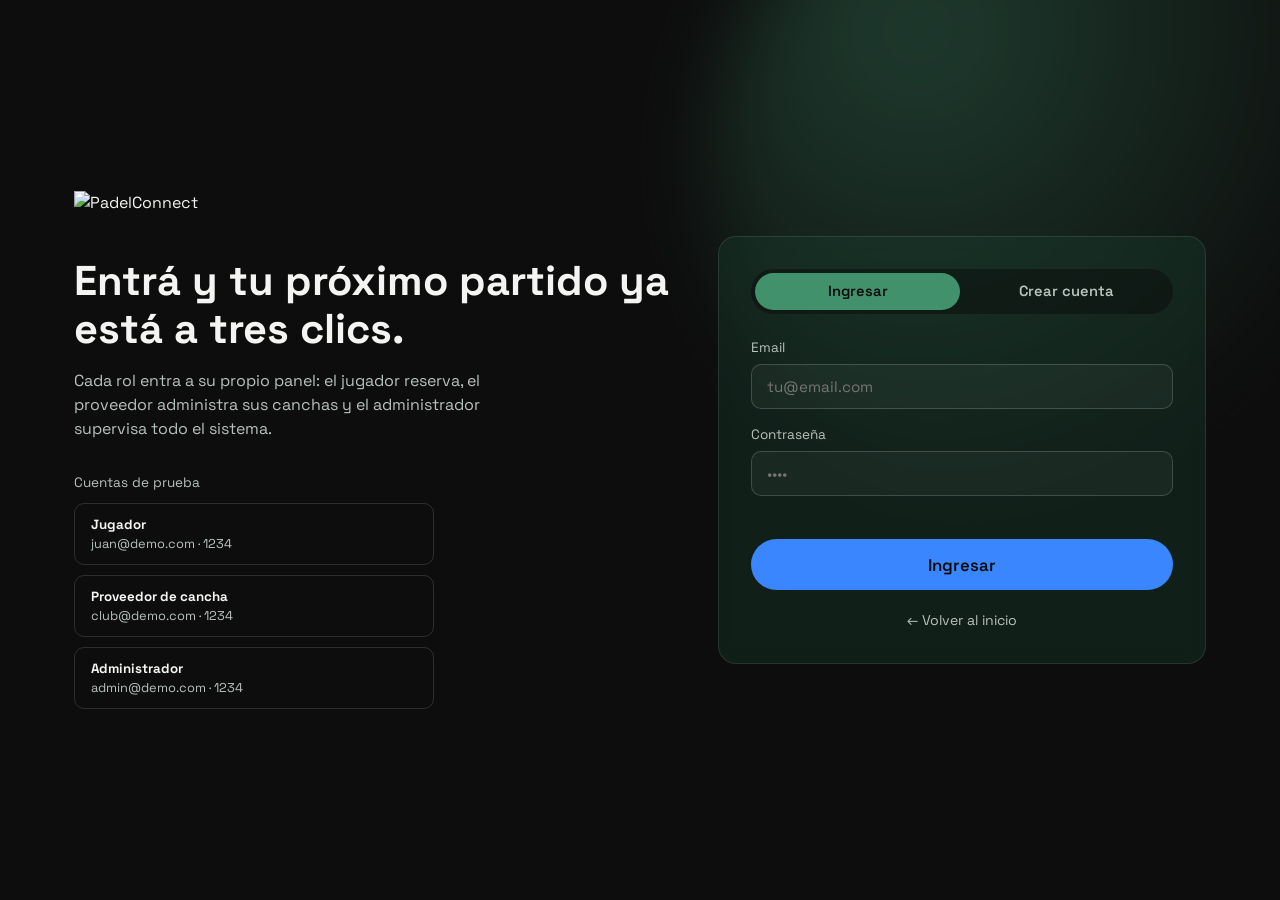
==== app.html @ 04615998 "Add files via upload Agregue los archivos para que funcione la app web" ====
<!DOCTYPE html>
<html lang="es">
<head>
  <meta charset="UTF-8" />
  <meta name="viewport" content="width=device-width, initial-scale=1.0" />
  <title>PadelConnect — Panel</title>
  <link rel="icon" href="assets/favicon.png" />

  <link rel="preconnect" href="https://fonts.googleapis.com">
  <link rel="preconnect" href="https://fonts.gstatic.com" crossorigin>
  <link href="https://fonts.googleapis.com/css2?family=Space+Grotesk:wght@400;500;600;700&display=swap" rel="stylesheet">

  <link rel="stylesheet" href="style.css" />
  <link rel="stylesheet" href="app.css" />
</head>
<body class="body--app">

  <!-- ============================================================
       BARRA SUPERIOR
       Es igual para los 3 roles; lo que cambia es el menú lateral.
       ============================================================ -->
  <header class="topbar">
    <button class="topbar__burger" id="btnMenu" aria-label="Abrir menú">
      <span></span><span></span><span></span>
    </button>

    <a href="index.html" class="navbar__logo">
      <img src="assets/logo.png" alt="PadelConnect" />
    </a>

    <div class="topbar__derecha">
      <!-- Campanita: el número sale de las notificaciones sin leer -->
      <button class="campana" id="btnCampana" aria-label="Ver notificaciones">
        🔔<span class="campana__badge is-oculto" id="badgeNotis">0</span>
      </button>

      <div class="usuario">
        <span class="usuario__nombre" id="usuarioNombre">—</span>
        <span class="usuario__rol" id="usuarioRol">—</span>
      </div>

      <button class="btn btn--ghost" id="btnSalir">Salir</button>
    </div>
  </header>

  <div class="layout">
    <!-- ============================================================
         MENÚ LATERAL
         Lo genera app.js según el rol del usuario logueado.
         ============================================================ -->
    <nav class="sidebar" id="sidebar"></nav>

    <!-- ============================================================
         VISTA ACTIVA
         Acá se dibuja la sección elegida (buscar, reservas, torneos...).
         ============================================================ -->
    <main class="vista" id="vista"></main>
  </div>

  <!-- ============================================================
       MODAL REUTILIZABLE
       Se usa para reservar, crear torneo, cargar cancha, etc.
       ============================================================ -->
  <div class="modal is-oculto" id="modal">
    <div class="modal__fondo" data-cerrar-modal></div>
    <div class="modal__caja" role="dialog" aria-modal="true">
      <button class="modal__cerrar" data-cerrar-modal aria-label="Cerrar">✕</button>
      <div id="modalContenido"></div>
    </div>
  </div>

  <!-- Avisos cortos que aparecen abajo a la derecha tras cada acción -->
  <div class="toasts" id="toasts"></div>

  <script src="data.js"></script>
  <script src="app.js"></script>
</body>
</html>
---- style.css ----
/* ==========================================================================
   TOKENS DE DISEÑO
   Centralizamos colores, tipografía y espaciados acá para que cambiar la
   estética más adelante sea tocar este bloque y no todo el archivo.
   ========================================================================== */
:root {
  /* Paleta */
  --verde-oscuro: #1B4332;   /* color principal, fondo de secciones oscuras */
  --verde-medio: #40916C;    /* acentos, hover, íconos */
  --negro: #0D0D0D;          /* fondo del hero / texto principal */
  --azul: #3A86FF;           /* acento secundario, CTAs interactivos */
  --hueso: #F4F4F2;          /* texto sobre fondo oscuro */
  --gris-texto: #B8C2BC;     /* texto secundario sobre fondo oscuro */

  /* Tipografía */
  --font-principal: 'Space Grotesk', sans-serif;

  /* Layout */
  --max-width: 1180px;
  --radius: 14px;
}

/* ==========================================================================
   RESET BÁSICO
   ========================================================================== */
* {
  margin: 0;
  padding: 0;
  box-sizing: border-box;
}

html {
  scroll-behavior: smooth;
}

body {
  font-family: var(--font-principal);
  background-color: var(--negro);
  color: var(--hueso);
  line-height: 1.5;
}

/* Respeta la preferencia de "reducir movimiento" del sistema operativo */
@media (prefers-reduced-motion: reduce) {
  * {
    animation-duration: 0.01ms !important;
    transition-duration: 0.01ms !important;
    scroll-behavior: auto !important;
  }
}

a {
  color: inherit;
  text-decoration: none;
}

img {
  max-width: 100%;
  display: block;
}

/* ==========================================================================
   BOTONES
   ========================================================================== */
.btn {
  display: inline-block;
  padding: 0.7rem 1.4rem;
  border-radius: 999px;
  font-weight: 600;
  font-size: 0.95rem;
  transition: transform 0.2s ease, background-color 0.2s ease, box-shadow 0.2s ease;
}

.btn--primary {
  background-color: var(--azul);
  color: var(--negro);
}

.btn--primary:hover {
  transform: translateY(-2px);
  box-shadow: 0 8px 24px rgba(58, 134, 255, 0.35);
}

.btn--ghost {
  border: 1px solid rgba(244, 244, 242, 0.25);
  color: var(--hueso);
}

.btn--ghost:hover {
  border-color: var(--verde-medio);
  background-color: rgba(64, 145, 108, 0.12);
}

.btn--lg {
  padding: 0.9rem 1.8rem;
  font-size: 1.05rem;
}

/* ==========================================================================
   NAVBAR
   ========================================================================== */
.navbar {
  position: fixed;
  top: 0;
  left: 0;
  right: 0;
  z-index: 100;
  background-color: rgba(13, 13, 13, 0.75);
  backdrop-filter: blur(10px);
  border-bottom: 1px solid rgba(244, 244, 242, 0.08);
}

.navbar__inner {
  max-width: var(--max-width);
  margin: 0 auto;
  display: flex;
  align-items: center;
  justify-content: space-between;
  padding: 1rem 1.5rem;
}

.navbar__logo {
  display: flex;
  align-items: center;
}

.navbar__logo img {
  height: 42px;
  width: auto;
  display: block;
}

.navbar__links {
  display: flex;
  gap: 2rem;
}

.navbar__links a {
  font-size: 0.95rem;
  color: var(--gris-texto);
  transition: color 0.2s ease;
}

.navbar__links a:hover {
  color: var(--hueso);
}

.navbar__actions {
  display: flex;
  align-items: center;
  gap: 0.75rem;
}

/* Botón hamburguesa: oculto en escritorio, visible en mobile */
.navbar__burger {
  display: none;
  flex-direction: column;
  gap: 5px;
  background: none;
  border: none;
  cursor: pointer;
}

.navbar__burger span {
  width: 24px;
  height: 2px;
  background-color: var(--hueso);
}

/* ==========================================================================
   HERO
   ========================================================================== */
.hero {
  position: relative;
  min-height: 100vh;
  display: flex;
  align-items: center;
  overflow: hidden;
  padding: 8rem 1.5rem 4rem;
}

/* Blob de fondo: única animación "grande" de la página (moción no disparada
   por el usuario), el resto de los efectos responden a hover/scroll */
.hero__blob {
  position: absolute;
  top: -20%;
  right: -10%;
  width: 700px;
  height: 700px;
  border-radius: 50%;
  background: radial-gradient(circle at 30% 30%, var(--verde-medio), transparent 70%);
  opacity: 0.35;
  filter: blur(40px);
  animation: flotar 12s ease-in-out infinite;
}

@keyframes flotar {
  0%, 100% { transform: translate(0, 0) scale(1); }
  50% { transform: translate(-40px, 30px) scale(1.05); }
}

.hero__content {
  position: relative;
  z-index: 2;
  max-width: 720px;
  margin: 0 auto;
  text-align: center;
}

.hero__eyebrow {
  color: var(--verde-medio);
  font-weight: 600;
  margin-bottom: 1rem;
}

.hero__title {
  font-size: clamp(2.2rem, 5vw, 3.4rem);
  font-weight: 700;
  line-height: 1.15;
  margin-bottom: 1.25rem;
}

.hero__subtitle {
  font-size: 1.1rem;
  color: var(--gris-texto);
  max-width: 560px;
  margin: 0 auto 2rem;
}

.hero__cta {
  display: flex;
  gap: 1rem;
  justify-content: center;
  flex-wrap: wrap;
  margin-bottom: 3.5rem;
}

.hero__stats {
  display: flex;
  justify-content: center;
  gap: 3rem;
  flex-wrap: wrap;
}

.stat {
  display: flex;
  flex-direction: column;
}

.stat__number {
  font-size: 2rem;
  font-weight: 700;
  color: var(--verde-medio);
}

.stat__label {
  font-size: 0.85rem;
  color: var(--gris-texto);
}

/* ==========================================================================
   SECCIONES GENÉRICAS
   ========================================================================== */
.section {
  max-width: var(--max-width);
  margin: 0 auto;
  padding: 6rem 1.5rem;
}

.section--dark {
  max-width: none;
  background-color: var(--verde-oscuro);
}

.section--dark .section__header,
.section--dark .roles {
  max-width: var(--max-width);
  margin: 0 auto;
}

.section__header {
  text-align: center;
  max-width: 560px;
  margin: 0 auto 3rem;
}

.section__header h2 {
  font-size: clamp(1.7rem, 3vw, 2.3rem);
  font-weight: 700;
  margin-bottom: 0.75rem;
}

.section__header p {
  color: var(--gris-texto);
}

.eyebrow {
  color: var(--verde-medio);
  font-weight: 600;
  font-size: 0.9rem;
  margin-bottom: 0.6rem;
}

.eyebrow--light { color: #9CC2FF; }

/* ==========================================================================
   FUNCIONALIDADES (feature cards)
   ========================================================================== */
.features {
  display: grid;
  grid-template-columns: repeat(3, 1fr);
  gap: 1.5rem;
}

.feature {
  padding: 1.75rem;
  border: 1px solid rgba(244, 244, 242, 0.1);
  border-radius: var(--radius);
  transition: border-color 0.25s ease, transform 0.25s ease;
}

.feature:hover {
  border-color: var(--verde-medio);
  transform: translateY(-4px);
}

.feature__icon {
  font-size: 1.6rem;
  margin-bottom: 0.75rem;
}

.feature h3 {
  font-size: 1.05rem;
  margin-bottom: 0.4rem;
}

.feature p {
  color: var(--gris-texto);
  font-size: 0.92rem;
}

/* ==========================================================================
   ROLES
   ========================================================================== */
.roles {
  display: grid;
  grid-template-columns: repeat(3, 1fr);
  gap: 1.5rem;
}

.roles--dos {
  grid-template-columns: repeat(2, 1fr);
  max-width: 780px;
  margin: 0 auto;
}

.role {
  padding: 1.75rem;
  background-color: rgba(13, 13, 13, 0.25);
  border-radius: var(--radius);
  border-left: 3px solid var(--azul);
}

.role__tag {
  display: inline-block;
  font-weight: 700;
  margin-bottom: 0.6rem;
}

.role p {
  color: var(--gris-texto);
  font-size: 0.92rem;
}

/* ==========================================================================
   PASOS (cómo funciona)
   ========================================================================== */
.steps {
  display: grid;
  grid-template-columns: repeat(3, 1fr);
  gap: 2rem;
}

.step {
  text-align: center;
}

.step__number {
  display: inline-flex;
  align-items: center;
  justify-content: center;
  width: 44px;
  height: 44px;
  border-radius: 50%;
  background-color: var(--verde-medio);
  color: var(--negro);
  font-weight: 700;
  margin-bottom: 1rem;
}

.step h3 {
  margin-bottom: 0.4rem;
}

.step p {
  color: var(--gris-texto);
  font-size: 0.92rem;
}

/* ==========================================================================
   FOOTER
   ========================================================================== */
.footer {
  border-top: 1px solid rgba(244, 244, 242, 0.08);
  padding: 2.5rem 1.5rem;
}

.footer__inner {
  max-width: var(--max-width);
  margin: 0 auto;
  display: flex;
  justify-content: space-between;
  align-items: center;
  flex-wrap: wrap;
  gap: 1rem;
  color: var(--gris-texto);
  font-size: 0.9rem;
}

/* ==========================================================================
   ACCESIBILIDAD: foco visible en navegación por teclado
   ========================================================================== */
a:focus-visible,
button:focus-visible {
  outline: 2px solid var(--azul);
  outline-offset: 3px;
}

/* ==========================================================================
   RESPONSIVE
   ========================================================================== */
@media (max-width: 900px) {
  .features,
  .roles,
  .steps {
    grid-template-columns: repeat(2, 1fr);
  }
}

@media (max-width: 640px) {
  .navbar__links,
  .navbar__actions {
    display: none; /* se reemplazan por el menú mobile via JS */
  }

  .navbar__burger {
    display: flex;
  }

  /* Estado abierto del menú mobile, controlado desde script.js */
  .navbar.is-open .navbar__links {
    display: flex;
    flex-direction: column;
    position: absolute;
    top: 100%;
    left: 0;
    right: 0;
    background-color: var(--negro);
    padding: 1.5rem;
    gap: 1.25rem;
    border-bottom: 1px solid rgba(244, 244, 242, 0.08);
  }

  .features,
  .roles,
  .steps {
    grid-template-columns: 1fr;
  }

  .hero__stats {
    gap: 2rem;
  }
}

/* ==========================================================================
   AGREGADOS DE LA VERSIÓN 2
   Todo lo que sigue es nuevo: prototipo del index, ventana de login y
   componentes compartidos con el panel (app.css usa estos mismos tokens).
   ========================================================================== */

/* Utilidad general: ocultar sin borrar del DOM */
.is-oculto { display: none !important; }

/* ---------- Variantes de botón que faltaban ---------- */
.btn--peligro {
  border: 1px solid rgba(255, 107, 107, 0.4);
  color: #FF8B8B;
  background: transparent;
}
.btn--peligro:hover { background-color: rgba(255, 107, 107, 0.12); }

.btn--bloque { width: 100%; text-align: center; border: none; cursor: pointer; }

.btn--mini { padding: 0.4rem 0.8rem; font-size: 0.8rem; }

button.btn { cursor: pointer; font-family: inherit; }

/* ==========================================================================
   CHIPS DE TURNO
   Se usan en el prototipo del index y en el calendario real del panel.
   El color dice el estado: verde libre, azul promo, gris ocupado.
   ========================================================================== */
.chip {
  display: inline-flex;
  align-items: center;
  gap: 0.3rem;
  padding: 0.45rem 0.75rem;
  border-radius: 10px;
  font-size: 0.85rem;
  font-weight: 500;
  font-family: inherit;
  border: 1px solid transparent;
}

.chip--libre {
  background-color: rgba(64, 145, 108, 0.16);
  border-color: rgba(64, 145, 108, 0.55);
  color: #8FE3BC;
}

.chip--promo {
  background-color: rgba(58, 134, 255, 0.16);
  border-color: rgba(58, 134, 255, 0.6);
  color: #9CC2FF;
}

.chip--promo em { font-style: normal; font-weight: 700; font-size: 0.75rem; }

.chip--ocupado {
  background-color: rgba(244, 244, 242, 0.05);
  border-color: rgba(244, 244, 242, 0.12);
  color: rgba(244, 244, 242, 0.35);
  text-decoration: line-through;
}

.chip--filtro {
  background-color: rgba(244, 244, 242, 0.07);
  border-color: rgba(244, 244, 242, 0.15);
  color: var(--hueso);
}

/* ==========================================================================
   PROTOTIPO DEL INDEX
   Maqueta "congelada" de la pantalla de reservas.
   ========================================================================== */
.preview {
  max-width: 900px;
  margin: 0 auto;
  border: 1px solid rgba(244, 244, 242, 0.14);
  border-radius: var(--radius);
  overflow: hidden;
  background-color: var(--negro);
}

.preview__bar {
  display: flex;
  align-items: center;
  gap: 0.4rem;
  padding: 0.75rem 1rem;
  background-color: rgba(244, 244, 242, 0.05);
  border-bottom: 1px solid rgba(244, 244, 242, 0.1);
}

.preview__bar > span {
  width: 10px; height: 10px; border-radius: 50%;
  background-color: rgba(244, 244, 242, 0.2);
}

.preview__url {
  margin-left: 0.75rem;
  font-size: 0.8rem;
  color: var(--gris-texto);
}

.preview__body { padding: 1.5rem; }

.preview__filters { display: flex; flex-wrap: wrap; gap: 0.5rem; margin-bottom: 1.25rem; }

.preview__card {
  display: flex;
  justify-content: space-between;
  align-items: center;
  flex-wrap: wrap;
  gap: 1rem;
  padding: 1.1rem;
  border: 1px solid rgba(244, 244, 242, 0.1);
  border-radius: var(--radius);
  margin-bottom: 0.9rem;
}

.preview__card h3 { font-size: 1rem; }
.preview__card p  { font-size: 0.85rem; color: var(--gris-texto); }

.preview__slots { display: flex; flex-wrap: wrap; gap: 0.45rem; }

.preview__cta { text-align: center; margin-top: 2.5rem; }
.preview__hint { margin-top: 0.75rem; font-size: 0.85rem; color: var(--gris-texto); }

/* ==========================================================================
   FORMULARIOS (login, registro y modales del panel)
   ========================================================================== */
.campo { display: block; margin-bottom: 1rem; }

.campo > span {
  display: block;
  font-size: 0.85rem;
  color: var(--gris-texto);
  margin-bottom: 0.35rem;
}

.campo input,
.campo select,
.campo textarea {
  width: 100%;
  padding: 0.75rem 0.9rem;
  border-radius: 10px;
  border: 1px solid rgba(244, 244, 242, 0.18);
  background-color: rgba(244, 244, 242, 0.04);
  color: var(--hueso);
  font-family: inherit;
  font-size: 0.95rem;
}

.campo input:focus,
.campo select:focus,
.campo textarea:focus {
  outline: none;
  border-color: var(--azul);
  background-color: rgba(58, 134, 255, 0.07);
}

.campo select option { background-color: var(--negro); color: var(--hueso); }

/* Dos campos en una misma línea */
.fila { display: grid; grid-template-columns: 1fr 1fr; gap: 0.75rem; }

.form__error {
  color: #FF8B8B;
  font-size: 0.88rem;
  min-height: 1.2rem;
  margin-bottom: 0.5rem;
}

/* ==========================================================================
   VENTANA DE LOGIN
   ========================================================================== */
.body--auth { min-height: 100vh; display: flex; align-items: center; overflow-x: hidden; }

.auth {
  position: relative;
  z-index: 2;
  max-width: var(--max-width);
  margin: 0 auto;
  padding: 3rem 1.5rem;
  display: grid;
  grid-template-columns: 1.1fr 0.9fr;
  gap: 3rem;
  align-items: center;
  width: 100%;
}

.auth__claim {
  font-size: clamp(1.8rem, 3.5vw, 2.6rem);
  line-height: 1.15;
  margin: 1.5rem 0 1rem;
}

.auth__texto { color: var(--gris-texto); max-width: 46ch; }

.auth__demos { margin-top: 2rem; display: grid; gap: 0.6rem; max-width: 360px; }

.auth__demos-titulo { font-size: 0.85rem; color: var(--gris-texto); }

/* Botones de cuenta de prueba */
.demo {
  display: flex;
  flex-direction: column;
  gap: 0.15rem;
  text-align: left;
  padding: 0.75rem 1rem;
  border-radius: 10px;
  border: 1px solid rgba(244, 244, 242, 0.14);
  background: transparent;
  color: var(--hueso);
  font-family: inherit;
  cursor: pointer;
  transition: border-color 0.2s ease;
}

.demo:hover { border-color: var(--verde-medio); }
.demo span  { font-size: 0.8rem; color: var(--gris-texto); }

.auth__panel {
  background-color: rgba(27, 67, 50, 0.35);
  border: 1px solid rgba(244, 244, 242, 0.1);
  border-radius: 18px;
  padding: 2rem;
  backdrop-filter: blur(8px);
}

/* Pestañas Ingresar / Crear cuenta */
.tabs {
  display: flex;
  gap: 0.25rem;
  padding: 0.25rem;
  border-radius: 999px;
  background-color: rgba(13, 13, 13, 0.5);
  margin-bottom: 1.5rem;
}

.tabs__btn {
  flex: 1;
  padding: 0.6rem;
  border: none;
  border-radius: 999px;
  background: transparent;
  color: var(--gris-texto);
  font-family: inherit;
  font-size: 0.92rem;
  font-weight: 600;
  cursor: pointer;
}

.tabs__btn.is-active { background-color: var(--verde-medio); color: var(--negro); }

.auth__volver { margin-top: 1.25rem; text-align: center; font-size: 0.88rem; color: var(--gris-texto); }
.auth__volver a:hover { color: var(--hueso); }

@media (max-width: 860px) {
  .auth { grid-template-columns: 1fr; gap: 2rem; }
  .auth__demos { max-width: none; }
}

/* ==========================================================================
   PROMOCIÓN DESTACADA (landing)
   Una promo de ejemplo con foto real, para que se entienda de un vistazo
   en vez de quedar solo como un ítem de una lista de funcionalidades.
   ========================================================================== */
.promo-destacada {
  max-width: 980px;
  margin: 0 auto;
  display: grid;
  grid-template-columns: 0.9fr 1.1fr;
  gap: 2.5rem;
  align-items: center;
  background-color: rgba(13, 13, 13, 0.35);
  border: 1px solid rgba(244, 244, 242, 0.1);
  border-radius: 20px;
  overflow: hidden;
}

.promo-destacada__img {
  position: relative;
  height: 100%;
  min-height: 260px;
}

.promo-destacada__img img {
  width: 100%;
  height: 100%;
  object-fit: cover;
}

.promo-destacada__pct {
  position: absolute;
  top: 1rem;
  left: 1rem;
  padding: 0.4rem 0.9rem;
  border-radius: 999px;
  background-color: var(--azul);
  color: var(--negro);
  font-weight: 700;
  font-size: 1.1rem;
}

.promo-destacada__info {
  padding: 2rem 2rem 2rem 0;
}

.promo-destacada__info h3 {
  font-size: 1.3rem;
  margin: 0.75rem 0 0.6rem;
}

.promo-destacada__info p {
  color: var(--gris-texto);
  font-size: 0.95rem;
  margin-bottom: 1.1rem;
}

.promo-destacada__meta {
  display: flex;
  flex-wrap: wrap;
  gap: 1rem;
  margin-bottom: 1.5rem;
  font-size: 0.85rem;
  color: var(--gris-texto);
}

@media (max-width: 760px) {
  .promo-destacada { grid-template-columns: 1fr; }
  .promo-destacada__img { min-height: 200px; }
  .promo-destacada__info { padding: 0 1.5rem 1.75rem; }
}
---- app.css ----
/* ==========================================================================
 * app.css — ESTILOS DEL PANEL (app.html)
 *
 * Usa los mismos tokens de color que style.css (verde, negro y azul), pero
 * con una estructura de aplicación: barra superior fija + menú lateral +
 * área de contenido que cambia según la sección.
 * ========================================================================== */

.body--app {
  background-color: var(--negro);
  min-height: 100vh;
}

/* ==========================================================================
   BARRA SUPERIOR
   ========================================================================== */
.topbar {
  position: sticky;
  top: 0;
  z-index: 50;
  display: flex;
  align-items: center;
  gap: 1rem;
  padding: 0.85rem 1.5rem;
  background-color: rgba(13, 13, 13, 0.9);
  backdrop-filter: blur(10px);
  border-bottom: 1px solid rgba(244, 244, 242, 0.08);
}

.topbar__derecha { margin-left: auto; display: flex; align-items: center; gap: 1rem; }

.topbar__burger {
  display: none;
  flex-direction: column;
  gap: 5px;
  background: none;
  border: none;
  cursor: pointer;
}
.topbar__burger span { width: 22px; height: 2px; background-color: var(--hueso); }

/* Campanita con contador de notificaciones sin leer */
.campana {
  position: relative;
  background: none;
  border: none;
  font-size: 1.15rem;
  cursor: pointer;
  line-height: 1;
}

.campana__badge {
  position: absolute;
  top: -6px;
  right: -8px;
  min-width: 18px;
  height: 18px;
  padding: 0 4px;
  border-radius: 999px;
  background-color: var(--azul);
  color: var(--negro);
  font-size: 0.7rem;
  font-weight: 700;
  display: grid;
  place-items: center;
}

.usuario { display: flex; flex-direction: column; line-height: 1.2; }
.usuario__nombre { font-weight: 600; font-size: 0.92rem; }
.usuario__rol    { font-size: 0.78rem; color: var(--verde-medio); }

/* ==========================================================================
   ESTRUCTURA: MENÚ LATERAL + CONTENIDO
   ========================================================================== */
.layout {
  display: grid;
  grid-template-columns: 240px 1fr;
  min-height: calc(100vh - 62px);
}

.sidebar {
  border-right: 1px solid rgba(244, 244, 242, 0.08);
  padding: 1.25rem 0.85rem;
  display: flex;
  flex-direction: column;
  gap: 0.2rem;
}

.sidebar__item {
  display: flex;
  align-items: center;
  gap: 0.7rem;
  padding: 0.7rem 0.85rem;
  border-radius: 10px;
  font-size: 0.93rem;
  color: var(--gris-texto);
  transition: background-color 0.18s ease, color 0.18s ease;
}

.sidebar__item:hover { background-color: rgba(244, 244, 242, 0.05); color: var(--hueso); }

/* Sección activa: borde azul a la izquierda, sin adornos extra */
.sidebar__item.is-active {
  background-color: rgba(64, 145, 108, 0.14);
  color: var(--hueso);
  box-shadow: inset 3px 0 0 var(--azul);
}

.sidebar__icono { font-size: 1rem; }

.sidebar__reset {
  margin-top: auto;
  background: none;
  border: 1px dashed rgba(244, 244, 242, 0.18);
  color: var(--gris-texto);
  font-family: inherit;
  font-size: 0.78rem;
  padding: 0.6rem;
  border-radius: 10px;
  cursor: pointer;
}
.sidebar__reset:hover { color: var(--hueso); border-color: var(--verde-medio); }

.vista { padding: 2rem 2rem 4rem; max-width: 1100px; }

/* ==========================================================================
   ENCABEZADO DE CADA SECCIÓN
   ========================================================================== */
.vista__header {
  display: flex;
  justify-content: space-between;
  align-items: flex-end;
  gap: 1rem;
  flex-wrap: wrap;
  margin-bottom: 1.75rem;
}

.vista__header h1 { font-size: 1.6rem; margin-bottom: 0.25rem; }
.vista__header p  { color: var(--gris-texto); font-size: 0.92rem; max-width: 62ch; }
.vista__acciones  { display: flex; gap: 0.5rem; }

.subtitulo { font-size: 1.1rem; margin: 2.25rem 0 1rem; }

/* ==========================================================================
   FILTROS Y TIRA DE DÍAS
   ========================================================================== */
.filtros {
  display: grid;
  grid-template-columns: repeat(4, 1fr);
  gap: 0.75rem;
  padding: 1.1rem;
  border: 1px solid rgba(244, 244, 242, 0.1);
  border-radius: var(--radius);
  margin-bottom: 1.1rem;
}

.campo--inline { margin-bottom: 0; }

.dias { display: flex; gap: 0.5rem; overflow-x: auto; padding-bottom: 0.5rem; margin-bottom: 0.9rem; }

.dia {
  flex: 0 0 auto;
  padding: 0.55rem 1rem;
  border-radius: 999px;
  border: 1px solid rgba(244, 244, 242, 0.15);
  background: transparent;
  color: var(--gris-texto);
  font-family: inherit;
  font-size: 0.85rem;
  cursor: pointer;
  text-transform: capitalize;
}

.dia:hover { color: var(--hueso); border-color: var(--verde-medio); }
.dia.is-active { background-color: var(--verde-medio); border-color: var(--verde-medio); color: var(--negro); font-weight: 600; }

/* Referencia de colores del calendario */
.leyenda { display: flex; align-items: center; gap: 0.5rem; font-size: 0.8rem; color: var(--gris-texto); margin-bottom: 1.25rem; flex-wrap: wrap; }
.punto { width: 9px; height: 9px; border-radius: 50%; display: inline-block; margin-left: 0.75rem; }
.punto--libre   { background-color: var(--verde-medio); }
.punto--promo   { background-color: var(--azul); }
.punto--ocupado { background-color: rgba(244, 244, 242, 0.25); }

/* ==========================================================================
   LISTADO DE CANCHAS CON SUS TURNOS
   ========================================================================== */
.canchas { display: grid; gap: 0.9rem; }

.cancha {
  display: grid;
  grid-template-columns: 240px 1fr;
  gap: 1.25rem;
  padding: 1.25rem;
  border: 1px solid rgba(244, 244, 242, 0.1);
  border-radius: var(--radius);
  transition: border-color 0.2s ease;
}

.cancha:hover { border-color: rgba(64, 145, 108, 0.6); }

.cancha__info h3   { font-size: 1.02rem; margin-bottom: 0.2rem; }
.cancha__meta      { font-size: 0.82rem; color: var(--gris-texto); }
.cancha__precio    { font-size: 1.15rem; font-weight: 700; color: var(--verde-medio); margin-top: 0.4rem; }
.cancha__precio span { font-size: 0.8rem; font-weight: 400; color: var(--gris-texto); }
.cancha__libres    { font-size: 0.8rem; color: var(--gris-texto); margin-top: 0.2rem; }

.turnos { display: flex; flex-wrap: wrap; gap: 0.45rem; align-content: flex-start; }
.turnos__vacio { font-size: 0.85rem; color: var(--gris-texto); }

/* Solo los turnos disponibles reaccionan al mouse */
.chip--libre:not(:disabled),
.chip--promo:not(:disabled) { cursor: pointer; transition: transform 0.15s ease; }
.chip--libre:not(:disabled):hover,
.chip--promo:not(:disabled):hover { transform: translateY(-2px); }
.chip:disabled { cursor: not-allowed; }

/* ==========================================================================
   TARJETAS DE DATOS (números grandes)
   ========================================================================== */
.datos { display: grid; grid-template-columns: repeat(auto-fit, minmax(150px, 1fr)); gap: 0.85rem; margin-bottom: 1.5rem; }

.dato {
  padding: 1.1rem;
  border: 1px solid rgba(244, 244, 242, 0.1);
  border-radius: var(--radius);
  display: flex;
  flex-direction: column;
  gap: 0.2rem;
}

.dato--destacado { background-color: rgba(64, 145, 108, 0.14); border-color: transparent; }
.dato__valor { font-size: 1.7rem; font-weight: 700; }
.dato__label { font-size: 0.8rem; color: var(--gris-texto); }

/* ==========================================================================
   RESERVAS
   ========================================================================== */
.lista, .grilla { display: grid; gap: 1rem; }
.grilla { grid-template-columns: repeat(auto-fill, minmax(280px, 1fr)); }

.reserva {
  padding: 1.25rem;
  border: 1px solid rgba(244, 244, 242, 0.1);
  border-radius: var(--radius);
  border-left: 3px solid var(--verde-medio);
}

.reserva--pendiente { border-left-color: var(--azul); }
.reserva--cancelada { border-left-color: rgba(244, 244, 242, 0.2); opacity: 0.6; }

.reserva__cabecera { display: flex; justify-content: space-between; gap: 1rem; margin-bottom: 1rem; }
.reserva__cabecera h3 { font-size: 1.02rem; }

.reserva__subtitulo { font-size: 0.82rem; color: var(--gris-texto); margin-bottom: 0.5rem; }

.reserva__jugadores ul { list-style: none; display: grid; gap: 0.4rem; }
.reserva__jugadores li {
  display: flex;
  justify-content: space-between;
  gap: 1rem;
  font-size: 0.9rem;
  padding: 0.5rem 0.7rem;
  background-color: rgba(244, 244, 242, 0.04);
  border-radius: 8px;
}

.monto--ok   { color: #8FE3BC; }
.monto--debe { color: #FFC978; }

.reserva__acciones { display: flex; flex-wrap: wrap; gap: 0.5rem; margin-top: 1rem; }

/* Etiqueta de estado, reutilizada en tablas */
.estado {
  padding: 0.25rem 0.6rem;
  border-radius: 999px;
  font-size: 0.75rem;
  font-weight: 600;
  text-transform: capitalize;
  white-space: nowrap;
  background-color: rgba(244, 244, 242, 0.08);
  color: var(--gris-texto);
  height: fit-content;
}

.estado--confirmada, .estado--abierto  { background-color: rgba(64, 145, 108, 0.2); color: #8FE3BC; }
.estado--pendiente                     { background-color: rgba(58, 134, 255, 0.2); color: #9CC2FF; }
.estado--cancelada                     { background-color: rgba(255, 107, 107, 0.16); color: #FF8B8B; }

/* ==========================================================================
   TORNEOS
   ========================================================================== */
.torneo {
  padding: 1.25rem;
  border: 1px solid rgba(244, 244, 242, 0.1);
  border-radius: var(--radius);
  display: flex;
  flex-direction: column;
  gap: 0.5rem;
}

.torneo__top { display: flex; justify-content: space-between; gap: 0.75rem; align-items: flex-start; }
.torneo__top h3 { font-size: 1.05rem; }
.torneo__desc { font-size: 0.88rem; color: var(--gris-texto); }
.torneo .btn { margin-top: auto; text-align: center; }

/* Barra de cupo del torneo */
.cupo { margin: 0.5rem 0; }
.cupo__barra { height: 6px; border-radius: 999px; background-color: rgba(244, 244, 242, 0.1); overflow: hidden; }
.cupo__barra span { display: block; height: 100%; background-color: var(--verde-medio); transition: width 0.4s ease; }
.cupo p { font-size: 0.78rem; color: var(--gris-texto); margin-top: 0.35rem; }

/* ==========================================================================
   TABLAS (ranking, historial, usuarios, reportes)
   ========================================================================== */
.tabla {
  width: 100%;
  border-collapse: collapse;
  font-size: 0.9rem;
  border: 1px solid rgba(244, 244, 242, 0.1);
  border-radius: var(--radius);
  overflow: hidden;
}

.tabla th {
  text-align: left;
  padding: 0.85rem 1rem;
  font-size: 0.78rem;
  font-weight: 600;
  color: var(--gris-texto);
  background-color: rgba(244, 244, 242, 0.04);
}

.tabla td { padding: 0.8rem 1rem; border-top: 1px solid rgba(244, 244, 242, 0.07); }
.tabla tr.is-yo { background-color: rgba(64, 145, 108, 0.12); }
.tabla .pos    { color: var(--gris-texto); width: 40px; }
.tabla .puntos { font-weight: 700; color: var(--verde-medio); }

.acciones-fila { display: flex; gap: 0.35rem; }

.select-mini {
  padding: 0.35rem 0.5rem;
  border-radius: 8px;
  border: 1px solid rgba(244, 244, 242, 0.18);
  background-color: rgba(244, 244, 242, 0.04);
  color: var(--hueso);
  font-family: inherit;
  font-size: 0.82rem;
}
.select-mini option { background-color: var(--negro); }

/* ==========================================================================
   PREMIOS, PROMOS Y CANCHAS DEL PROVEEDOR
   ========================================================================== */
.premio, .cancha-card, .promo-card {
  padding: 1.25rem;
  border: 1px solid rgba(244, 244, 242, 0.1);
  border-radius: var(--radius);
  display: flex;
  flex-direction: column;
  gap: 0.4rem;
}

.premio h3, .cancha-card h3, .promo-card h3 { font-size: 1rem; }
.premio p { font-size: 0.85rem; color: var(--gris-texto); }
.premio__costo { font-weight: 700; color: var(--verde-medio); }
.premio .btn { margin-top: auto; text-align: center; }
.premio--lejos { opacity: 0.55; }

.cancha-card--baja, .promo-card--off { opacity: 0.55; }

/* La promo-card lleva una foto real arriba, así se ve como una promoción
   de verdad y no solo como texto con un porcentaje. */
.promo-card {
  padding: 0;
  overflow: hidden;
  gap: 0;
}

.promo-card__foto {
  position: relative;
  height: 120px;
}

.promo-card__foto img {
  width: 100%;
  height: 100%;
  object-fit: cover;
}

.promo-card__pct {
  position: absolute;
  top: 0.6rem;
  left: 0.6rem;
  padding: 0.3rem 0.7rem;
  border-radius: 999px;
  background-color: var(--azul);
  color: var(--negro);
  font-weight: 700;
  font-size: 0.95rem;
}

.promo-card__cuerpo {
  padding: 1.1rem 1.25rem 1.25rem;
  display: flex;
  flex-direction: column;
  gap: 0.4rem;
}

/* Movimientos de puntos */
.movimientos { list-style: none; display: grid; gap: 0.4rem; }
.movimientos li {
  display: grid;
  grid-template-columns: 1fr auto auto;
  gap: 1rem;
  align-items: center;
  padding: 0.7rem 0.9rem;
  background-color: rgba(244, 244, 242, 0.04);
  border-radius: 8px;
  font-size: 0.9rem;
}

/* ==========================================================================
   NOTIFICACIONES
   ========================================================================== */
.notis { list-style: none; display: grid; gap: 0.5rem; }

.noti {
  display: flex;
  gap: 0.85rem;
  padding: 0.9rem 1rem;
  border: 1px solid rgba(244, 244, 242, 0.08);
  border-radius: var(--radius);
}

/* Las no leídas se distinguen con el acento azul, no con negrita */
.noti--nueva { border-left: 3px solid var(--azul); background-color: rgba(58, 134, 255, 0.06); }
.noti p { font-size: 0.92rem; }
.noti__icono { font-size: 1.1rem; }

/* ==========================================================================
   GRÁFICO DE BARRAS DEL ADMINISTRADOR (hecho con CSS, sin librerías)
   ========================================================================== */
.barras { display: grid; gap: 0.6rem; }

.barra { display: grid; grid-template-columns: 130px 1fr 40px; gap: 0.75rem; align-items: center; font-size: 0.85rem; }
.barra__label { color: var(--gris-texto); }
.barra__pista { height: 12px; background-color: rgba(244, 244, 242, 0.07); border-radius: 999px; overflow: hidden; }
.barra__pista span { display: block; height: 100%; background-color: var(--verde-medio); transition: width 0.5s ease; }
.barra__valor { text-align: right; font-weight: 600; }

/* ==========================================================================
   ESTADO VACÍO
   ========================================================================== */
.vacio {
  padding: 3rem 1.5rem;
  text-align: center;
  border: 1px dashed rgba(244, 244, 242, 0.15);
  border-radius: var(--radius);
  color: var(--gris-texto);
}
.vacio .btn { margin-top: 1rem; }

/* ==========================================================================
   MODAL
   ========================================================================== */
.modal { position: fixed; inset: 0; z-index: 200; display: grid; place-items: center; padding: 1.5rem; }

.modal__fondo { position: absolute; inset: 0; background-color: rgba(0, 0, 0, 0.65); backdrop-filter: blur(3px); }

.modal__caja {
  position: relative;
  width: min(520px, 100%);
  max-height: 88vh;
  overflow-y: auto;
  padding: 1.75rem;
  border-radius: 18px;
  background-color: #10241C;         /* verde muy oscuro: separa el modal del fondo */
  border: 1px solid rgba(244, 244, 242, 0.12);
  animation: aparecer 0.18s ease-out; /* responde a una acción del usuario */
}

@keyframes aparecer {
  from { opacity: 0; transform: translateY(8px); }
  to   { opacity: 1; transform: translateY(0); }
}

.modal__cerrar {
  position: absolute;
  top: 0.9rem;
  right: 1rem;
  background: none;
  border: none;
  color: var(--gris-texto);
  font-size: 1rem;
  cursor: pointer;
}

.modal__caja h2 { font-size: 1.25rem; margin-bottom: 0.25rem; }
.modal__sub     { font-size: 0.88rem; color: var(--gris-texto); margin-bottom: 1.25rem; }
.modal__label   { font-size: 0.85rem; color: var(--gris-texto); margin: 1rem 0 0.5rem; }

.modal__promo {
  padding: 0.6rem 0.85rem;
  border-radius: 10px;
  background-color: rgba(58, 134, 255, 0.12);
  color: #9CC2FF;
  font-size: 0.85rem;
  margin-bottom: 1rem;
}

.modal__acciones { display: flex; gap: 0.6rem; justify-content: flex-end; margin-top: 1.5rem; }

/* Opciones tipo radio (individual / equipo) */
.opciones { display: grid; gap: 0.5rem; }

.opcion {
  display: flex;
  gap: 0.7rem;
  align-items: flex-start;
  padding: 0.85rem;
  border: 1px solid rgba(244, 244, 242, 0.14);
  border-radius: 10px;
  cursor: pointer;
}

.opcion span { display: flex; flex-direction: column; font-size: 0.85rem; color: var(--gris-texto); }
.opcion strong { color: var(--hueso); font-size: 0.95rem; }
.opcion:has(input:checked) { border-color: var(--azul); background-color: rgba(58, 134, 255, 0.08); }

/* Lista de jugadores para invitar */
.invitados { display: grid; gap: 0.35rem; max-height: 180px; overflow-y: auto; }

.invitado {
  display: flex;
  align-items: center;
  gap: 0.6rem;
  padding: 0.55rem 0.7rem;
  border-radius: 8px;
  background-color: rgba(244, 244, 242, 0.04);
  font-size: 0.9rem;
  cursor: pointer;
}
.invitado em { font-style: normal; font-size: 0.78rem; color: var(--gris-texto); margin-left: 0.4rem; }

/* Resumen del pago dividido */
.resumen {
  margin-top: 1.25rem;
  padding: 1rem;
  border-radius: 12px;
  background-color: rgba(244, 244, 242, 0.05);
  display: grid;
  gap: 0.45rem;
  font-size: 0.9rem;
}

.resumen div { display: flex; justify-content: space-between; gap: 1rem; }
.resumen span { color: var(--gris-texto); }
.resumen__destacado {
  padding-top: 0.55rem;
  border-top: 1px solid rgba(244, 244, 242, 0.12);
  font-size: 1.05rem;
}
.resumen__destacado strong { color: var(--verde-medio); }

/* ==========================================================================
   VENTANA DE AGRADECIMIENTO (después de la simulación de pago)
   ========================================================================== */
.pago-ok { text-align: center; padding: 0.5rem 0 0.25rem; }

.pago-ok__icono {
  width: 64px;
  height: 64px;
  margin: 0 auto 1.1rem;
  border-radius: 50%;
  display: grid;
  place-items: center;
  background-color: rgba(64, 145, 108, 0.18);
  border: 1px solid rgba(64, 145, 108, 0.5);
  color: var(--verde-medio);
  font-size: 1.7rem;
  font-weight: 700;
  animation: aparecer 0.25s ease-out;
}

.pago-ok h2 { margin-bottom: 0.4rem; }
.pago-ok p { color: var(--gris-texto); font-size: 0.92rem; margin-bottom: 0.4rem; }
.pago-ok__nota { font-size: 0.8rem; opacity: 0.75; margin-bottom: 1.5rem; }

/* ==========================================================================
   AVISOS (toasts)
   ========================================================================== */
.toasts { position: fixed; bottom: 1.25rem; right: 1.25rem; z-index: 300; display: grid; gap: 0.5rem; }

.toast {
  padding: 0.8rem 1.1rem;
  border-radius: 10px;
  background-color: var(--verde-medio);
  color: var(--negro);
  font-size: 0.88rem;
  font-weight: 600;
  animation: entrarToast 0.2s ease-out;
  max-width: 320px;
}

.toast--error { background-color: #FF8B8B; }

@keyframes entrarToast {
  from { opacity: 0; transform: translateX(20px); }
  to   { opacity: 1; transform: translateX(0); }
}

/* ==========================================================================
   RESPONSIVE
   ========================================================================== */
@media (max-width: 980px) {
  .filtros { grid-template-columns: 1fr 1fr; }
  .cancha  { grid-template-columns: 1fr; }
}

@media (max-width: 760px) {
  .topbar__burger { display: flex; }
  .layout { grid-template-columns: 1fr; }

  /* El menú lateral se esconde y aparece al tocar la hamburguesa */
  .sidebar {
    position: fixed;
    top: 62px; bottom: 0; left: 0;
    width: 230px;
    background-color: var(--negro);
    transform: translateX(-100%);
    transition: transform 0.25s ease;
    z-index: 40;
  }

  .menu-abierto .sidebar { transform: translateX(0); }

  .vista { padding: 1.25rem 1rem 3rem; }
  .usuario { display: none; }
  .fila { grid-template-columns: 1fr; }
  .tabla { display: block; overflow-x: auto; white-space: nowrap; }
}
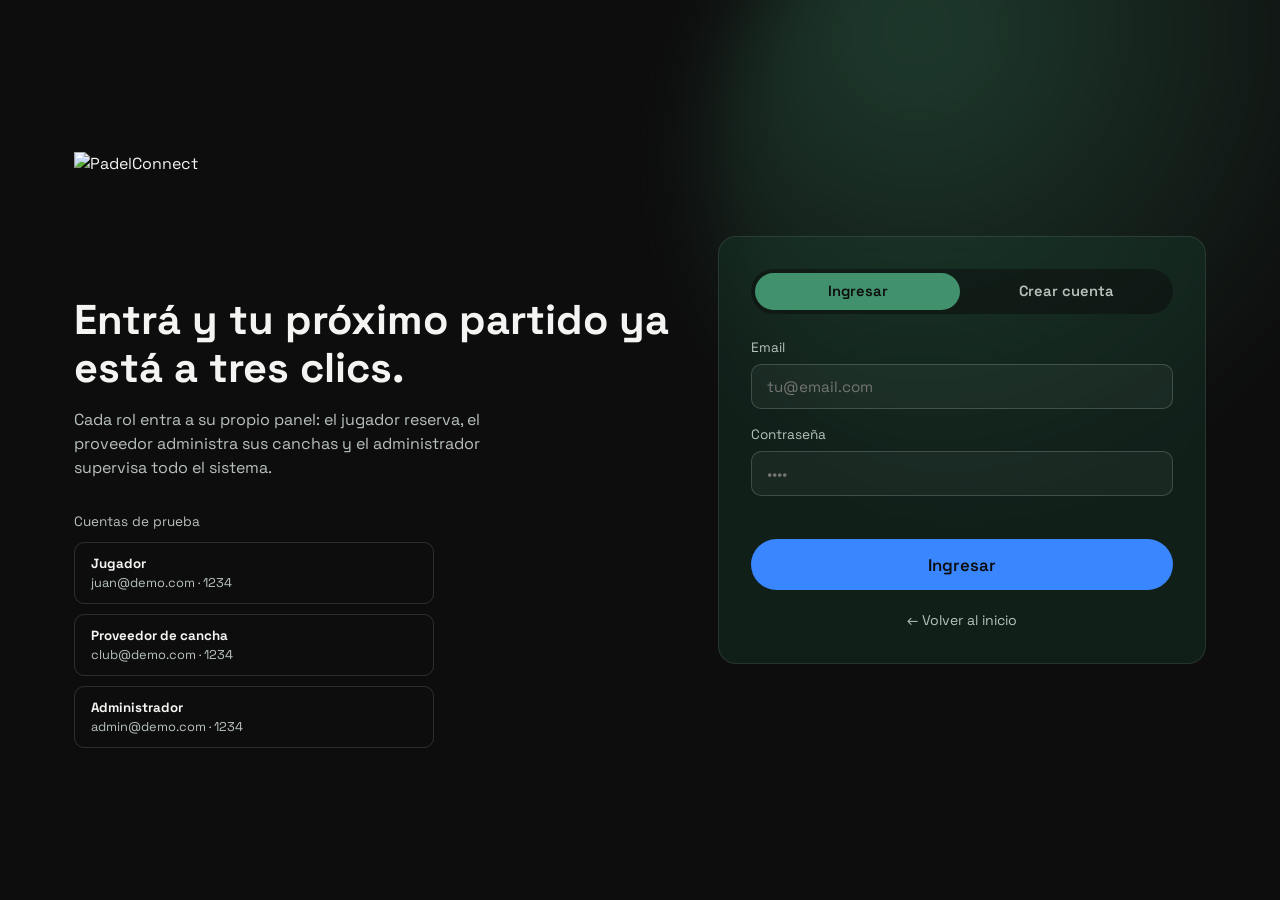
==== commit 0d0912cf: "Borre comentarios" ====
--- a/app.html
+++ b/app.html
@@ -46,20 +46,17 @@
   <div class="layout">
     <!-- ============================================================
          MENÚ LATERAL
-         Lo genera app.js según el rol del usuario logueado.
          ============================================================ -->
     <nav class="sidebar" id="sidebar"></nav>
 
     <!-- ============================================================
          VISTA ACTIVA
-         Acá se dibuja la sección elegida (buscar, reservas, torneos...).
          ============================================================ -->
     <main class="vista" id="vista"></main>
   </div>
 
   <!-- ============================================================
        MODAL REUTILIZABLE
-       Se usa para reservar, crear torneo, cargar cancha, etc.
        ============================================================ -->
   <div class="modal is-oculto" id="modal">
     <div class="modal__fondo" data-cerrar-modal></div>
--- a/style.css
+++ b/style.css
@@ -1,8 +1,4 @@
-/* ==========================================================================
-   TOKENS DE DISEÑO
-   Centralizamos colores, tipografía y espaciados acá para que cambiar la
-   estética más adelante sea tocar este bloque y no todo el archivo.
-   ========================================================================== */
+
 :root {
   /* Paleta */
   --verde-oscuro: #1B4332;   /* color principal, fondo de secciones oscuras */
@@ -82,6 +78,7 @@
 }
 
 .btn--ghost {
+  background-color: transparent;
   border: 1px solid rgba(244, 244, 242, 0.25);
   color: var(--hueso);
 }
@@ -125,7 +122,7 @@
 }
 
 .navbar__logo img {
-  height: 42px;
+  height: 120px;
   width: auto;
   display: block;
 }
--- a/app.css
+++ b/app.css
@@ -1,10 +1,3 @@
-/* ==========================================================================
- * app.css — ESTILOS DEL PANEL (app.html)
- *
- * Usa los mismos tokens de color que style.css (verde, negro y azul), pero
- * con una estructura de aplicación: barra superior fija + menú lateral +
- * área de contenido que cambia según la sección.
- * ========================================================================== */
 
 .body--app {
   background-color: var(--negro);
